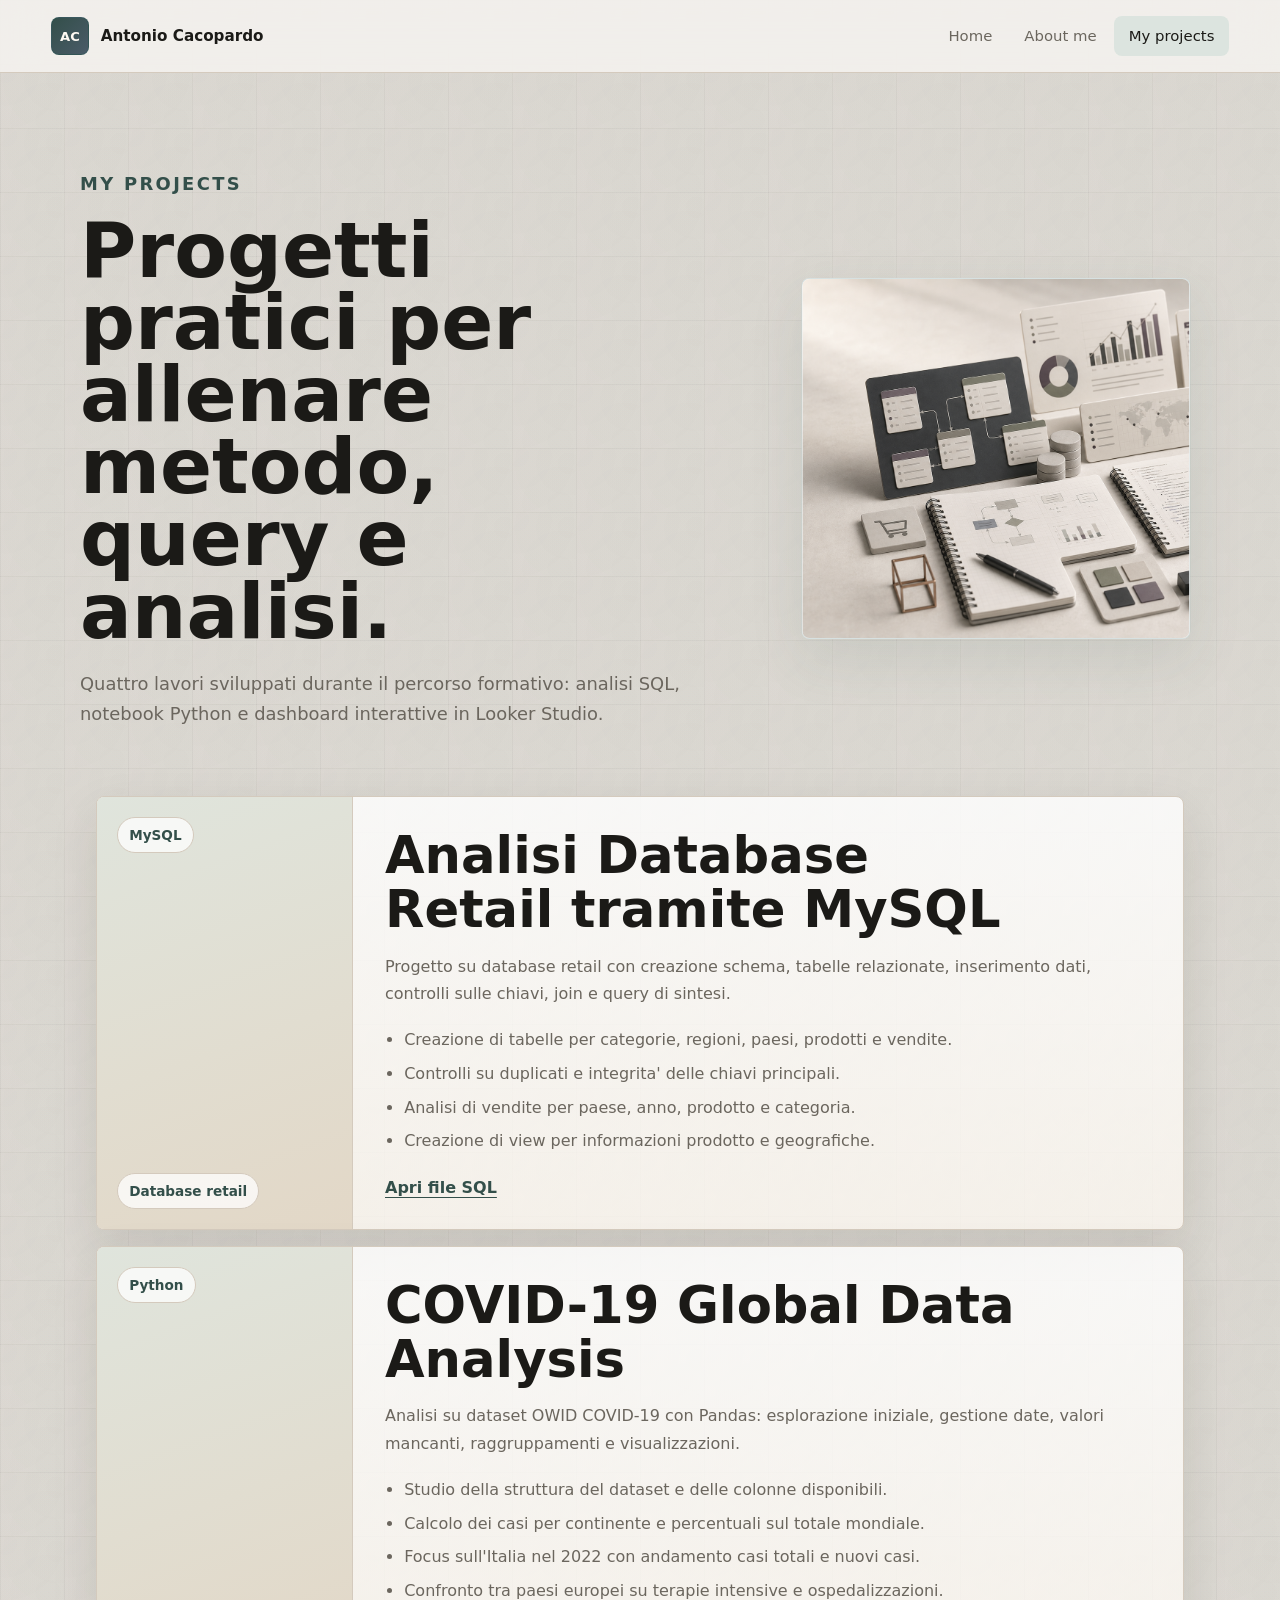
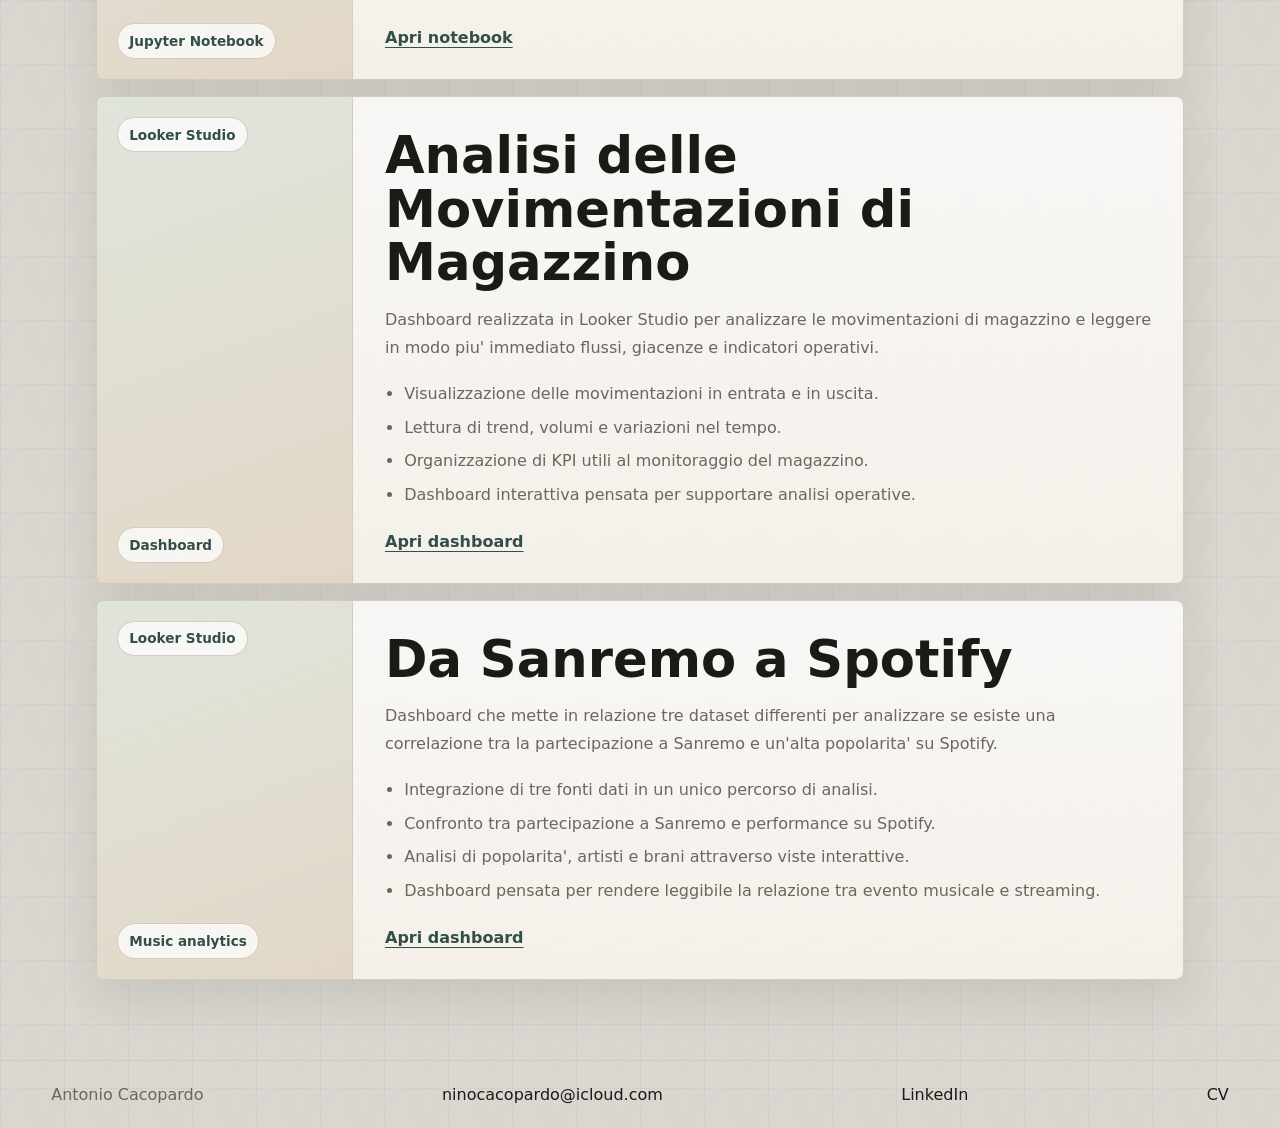
==== projects.html @ fa489b28 "Add files via upload" ====
﻿<!doctype html>
<html lang="it">
  <head>
    <meta charset="utf-8" />
    <meta name="viewport" content="width=device-width, initial-scale=1" />
    <title>My projects | Antonio Cacopardo</title>
    <meta name="description" content="Progetti di Antonio Cacopardo su MySQL e analisi dati con Python." />
    <link rel="stylesheet" href="styles.css?v=21" />
  </head>
  <body data-page="projects">
    <header class="site-header">
      <a class="brand" href="index.html" aria-label="Antonio Cacopardo homepage">
        <span>AC</span>
        <strong>Antonio Cacopardo</strong>
      </a>
      <button class="nav-toggle" type="button" aria-label="Apri menu" aria-expanded="false">
        <span></span>
        <span></span>
      </button>
      <nav class="site-nav" aria-label="Navigazione principale">
        <a href="index.html" data-route="home">Home</a>
        <a href="about.html" data-route="about">About me</a>
        <a href="projects.html" data-route="projects">My projects</a>
      </nav>
    </header>

    <main class="page-main">
      <section class="page-hero project-intro intro-with-visual reveal">
        <div class="intro-copy">
          <p class="eyebrow">My projects</p>
          <h1>Progetti pratici per allenare metodo, query e analisi.</h1>
          <p>
            Quattro lavori sviluppati durante il percorso formativo: analisi SQL, notebook Python e dashboard
            interattive in Looker Studio.
          </p>
        </div>
        <figure class="section-visual">
          <img src="assets/projects-section-visual.png" alt="Composizione astratta con dashboard, codice e analisi dati" />
        </figure>
      </section>

      <section class="project-list">
        <article class="project-card reveal">
          <div class="project-meta">
            <span>MySQL</span>
            <span>Database retail</span>
          </div>
          <div class="project-content">
            <h2>Analisi Database Retail tramite MySQL</h2>
            <p>
              Progetto su database retail con creazione schema, tabelle relazionate, inserimento dati,
              controlli sulle chiavi, join e query di sintesi.
            </p>
            <ul>
              <li>Creazione di tabelle per categorie, regioni, paesi, prodotti e vendite.</li>
              <li>Controlli su duplicati e integrita' delle chiavi principali.</li>
              <li>Analisi di vendite per paese, anno, prodotto e categoria.</li>
              <li>Creazione di view per informazioni prodotto e geografiche.</li>
            </ul>
            <a class="text-link" href="files/analisi-database-retail-mysql.sql">Apri file SQL</a>
          </div>
        </article>

        <article class="project-card reveal">
          <div class="project-meta">
            <span>Python</span>
            <span>Jupyter Notebook</span>
          </div>
          <div class="project-content">
            <h2>COVID-19 Global Data Analysis</h2>
            <p>
              Analisi su dataset OWID COVID-19 con Pandas: esplorazione iniziale, gestione date, valori
              mancanti, raggruppamenti e visualizzazioni.
            </p>
            <ul>
              <li>Studio della struttura del dataset e delle colonne disponibili.</li>
              <li>Calcolo dei casi per continente e percentuali sul totale mondiale.</li>
              <li>Focus sull'Italia nel 2022 con andamento casi totali e nuovi casi.</li>
              <li>Confronto tra paesi europei su terapie intensive e ospedalizzazioni.</li>
            </ul>
            <a class="text-link" href="files/covid-19-global-data-analysis.ipynb">Apri notebook</a>
          </div>
        </article>

        <article class="project-card reveal">
          <div class="project-meta">
            <span>Looker Studio</span>
            <span>Dashboard</span>
          </div>
          <div class="project-content">
            <h2>Analisi delle Movimentazioni di Magazzino</h2>
            <p>
              Dashboard realizzata in Looker Studio per analizzare le movimentazioni di magazzino e
              leggere in modo piu' immediato flussi, giacenze e indicatori operativi.
            </p>
            <ul>
              <li>Visualizzazione delle movimentazioni in entrata e in uscita.</li>
              <li>Lettura di trend, volumi e variazioni nel tempo.</li>
              <li>Organizzazione di KPI utili al monitoraggio del magazzino.</li>
              <li>Dashboard interattiva pensata per supportare analisi operative.</li>
            </ul>
            <a
              class="text-link"
              href="https://datastudio.google.com/s/lHZBVFO4xbE"
              target="_blank"
              rel="noopener noreferrer"
            >Apri dashboard</a>
          </div>
        </article>

        <article class="project-card reveal">
          <div class="project-meta">
            <span>Looker Studio</span>
            <span>Music analytics</span>
          </div>
          <div class="project-content">
            <h2>Da Sanremo a Spotify</h2>
            <p>
              Dashboard che mette in relazione tre dataset differenti per analizzare se esiste una
              correlazione tra la partecipazione a Sanremo e un'alta popolarita' su Spotify.
            </p>
            <ul>
              <li>Integrazione di tre fonti dati in un unico percorso di analisi.</li>
              <li>Confronto tra partecipazione a Sanremo e performance su Spotify.</li>
              <li>Analisi di popolarita', artisti e brani attraverso viste interattive.</li>
              <li>Dashboard pensata per rendere leggibile la relazione tra evento musicale e streaming.</li>
            </ul>
            <a
              class="text-link"
              href="https://datastudio.google.com/s/rOGKgJXG3GQ"
              target="_blank"
              rel="noopener noreferrer"
            >Apri dashboard</a>
          </div>
        </article>
      </section>
    </main>

    <footer class="site-footer">
      <span>Antonio Cacopardo</span>
      <a href="mailto:ninocacopardo@icloud.com">ninocacopardo@icloud.com</a>
      <a href="https://www.linkedin.com/in/antonio-cacopardo-572542261" target="_blank" rel="noopener noreferrer">LinkedIn</a>
      <a href="files/CV-Antonio-Cacopardo.pdf">CV</a>
    </footer>

    <script src="script.js"></script>
  </body>
</html>
---- styles.css ----
:root {
  color-scheme: light;
  --bg: #f2eee8;
  --surface: #ffffff;
  --surface-soft: #e7e0d4;
  --ink: #1b1a17;
  --muted: #6b665e;
  --line: #d4cabd;
  --accent: #334f4a;
  --accent-soft: #dce4df;
  --copper: #946b59;
  --olive: #737a68;
  --mauve: #7f747a;
  --slate: #4a5b68;
  --sand: #dccbb5;
  --shadow: 0 18px 48px rgba(35, 29, 22, 0.1);
  font-family:
    Inter, ui-sans-serif, system-ui, -apple-system, BlinkMacSystemFont, "Segoe UI", sans-serif;
}

* {
  box-sizing: border-box;
}

html {
  scroll-behavior: smooth;
}

body {
  min-height: 100vh;
  margin: 0;
  background:
    radial-gradient(circle at 9% 12%, rgba(148, 107, 89, 0.065), transparent 24rem),
    radial-gradient(circle at 88% 24%, rgba(51, 79, 74, 0.07), transparent 24rem),
    radial-gradient(circle at 75% 88%, rgba(74, 91, 104, 0.055), transparent 22rem),
    linear-gradient(90deg, rgba(23, 23, 23, 0.035) 1px, transparent 1px),
    linear-gradient(rgba(23, 23, 23, 0.035) 1px, transparent 1px),
    var(--bg);
  background-size: 64px 64px;
  color: var(--ink);
}

a {
  color: inherit;
  text-decoration: none;
}

img {
  max-width: 100%;
  display: block;
}

.site-header {
  position: sticky;
  top: 0;
  z-index: 20;
  display: flex;
  align-items: center;
  justify-content: space-between;
  gap: 1rem;
  padding: 1rem clamp(1rem, 4vw, 4rem);
  background: rgba(245, 243, 239, 0.86);
  border-bottom: 1px solid var(--line);
  backdrop-filter: blur(18px);
}

.brand {
  display: inline-flex;
  align-items: center;
  gap: 0.75rem;
  min-width: 0;
}

.brand span {
  display: grid;
  width: 2.35rem;
  aspect-ratio: 1;
  place-items: center;
  border: 1px solid rgba(36, 90, 88, 0.34);
  border-radius: 8px;
  background: linear-gradient(135deg, var(--accent), var(--slate));
  color: #fffaf3;
  font-size: 0.82rem;
  font-weight: 800;
}

.brand strong {
  font-size: 0.95rem;
  white-space: nowrap;
}

.site-nav {
  display: flex;
  align-items: center;
  gap: 0.2rem;
}

.site-nav a {
  padding: 0.7rem 0.9rem;
  border-radius: 8px;
  color: var(--muted);
  font-size: 0.93rem;
  transition:
    background 160ms ease,
    color 160ms ease;
}

.site-nav a:hover,
.site-nav a.active {
  background: var(--accent-soft);
  color: var(--ink);
}

.nav-toggle {
  display: none;
  width: 2.65rem;
  aspect-ratio: 1;
  border: 1px solid var(--line);
  border-radius: 8px;
  background: var(--surface);
}

.nav-toggle span {
  display: block;
  width: 1.1rem;
  height: 2px;
  margin: 0.28rem auto;
  background: var(--ink);
}

.hero,
.section,
.page-main,
.project-list {
  width: min(1120px, calc(100% - 2rem));
  margin: 0 auto;
}

.hero {
  min-height: calc(100vh - 4.5rem);
  display: grid;
  grid-template-columns: minmax(0, 1.08fr) minmax(19rem, 0.72fr);
  gap: clamp(2rem, 7vw, 5.5rem);
  align-items: center;
  padding: clamp(3rem, 8vw, 6rem) 0;
}

.hero-copy {
  max-width: 48rem;
}

.eyebrow {
  margin: 0 0 0.9rem;
  color: var(--accent);
  font-size: 0.78rem;
  font-weight: 800;
  letter-spacing: 0.13em;
  text-transform: uppercase;
}

h1,
h2,
h3,
p {
  margin-top: 0;
}

h1 {
  max-width: 11ch;
  margin-bottom: 1.3rem;
  font-size: clamp(3.6rem, 8vw, 7rem);
  line-height: 0.94;
  letter-spacing: 0;
}

h2 {
  margin-bottom: 1rem;
  font-size: clamp(2rem, 4vw, 3.8rem);
  line-height: 1.05;
  letter-spacing: 0;
}

h3 {
  margin-bottom: 0.55rem;
  font-size: 1.08rem;
}

p {
  color: var(--muted);
  line-height: 1.72;
}

.hero-copy p:not(.eyebrow),
.page-hero p {
  max-width: 46rem;
  font-size: 1.12rem;
}

.hero-actions {
  display: flex;
  flex-wrap: wrap;
  gap: 0.75rem;
  margin-top: 2rem;
}

.button {
  display: inline-flex;
  min-height: 3rem;
  align-items: center;
  justify-content: center;
  padding: 0.82rem 1rem;
  border: 1px solid var(--ink);
  border-radius: 8px;
  font-weight: 760;
}

.button.primary {
  border-color: transparent;
  background: linear-gradient(135deg, var(--accent), var(--slate));
  color: #fffaf3;
}

.button.secondary {
  border-color: rgba(159, 114, 95, 0.32);
  background: rgba(255, 255, 255, 0.38);
  color: var(--copper);
}

.portrait-card {
  margin: 0;
  border: 1px solid var(--line);
  border-radius: 8px;
  background: linear-gradient(180deg, var(--surface), #efe8dc 58%, rgba(120, 128, 106, 0.1));
  box-shadow: var(--shadow);
  overflow: hidden;
}

.portrait-card img {
  width: 100%;
  aspect-ratio: 0.82;
  object-fit: contain;
  object-position: center bottom;
  padding: 1.2rem 1rem 0;
}

.portrait-card figcaption {
  display: grid;
  gap: 0.25rem;
  padding: 1rem;
  border-top: 1px solid var(--line);
  background: var(--surface);
}

.portrait-card figcaption span {
  color: var(--muted);
  font-size: 0.9rem;
}

.section {
  padding: 5rem 0;
}

.compact-grid,
.two-columns {
  display: grid;
  grid-template-columns: 0.82fr 1.18fr;
  gap: clamp(2rem, 6vw, 4.5rem);
  align-items: start;
}

.summary h2 {
  position: sticky;
  top: 6rem;
}

.focus-list {
  display: grid;
  gap: 0.8rem;
}

.focus-item,
.info-panel,
.project-card {
  border: 1px solid var(--line);
  border-radius: 8px;
  background: linear-gradient(180deg, rgba(255, 255, 255, 0.82), rgba(255, 250, 243, 0.72));
  box-shadow: var(--shadow);
}

.focus-item {
  padding: 1.1rem;
}

.focus-item span {
  display: inline-block;
  margin-bottom: 0.65rem;
  color: var(--copper);
  font-weight: 800;
}

.highlight-band {
  display: flex;
  align-items: end;
  justify-content: space-between;
  gap: 2rem;
  margin-bottom: 3rem;
  padding: clamp(1.3rem, 4vw, 2rem);
  border: 1px solid var(--line);
  border-radius: 8px;
  background:
    linear-gradient(135deg, rgba(140, 120, 129, 0.28), transparent 54%),
    linear-gradient(135deg, var(--accent), var(--slate));
  color: #fffaf3;
}

.highlight-band p,
.highlight-band .eyebrow {
  color: rgba(245, 243, 239, 0.72);
}

.highlight-band h2 {
  max-width: 14ch;
  margin-bottom: 0;
  font-size: clamp(1.8rem, 4vw, 3.3rem);
}

.text-link {
  display: inline-flex;
  width: fit-content;
  align-items: center;
  gap: 0.5rem;
  color: var(--accent);
  font-weight: 800;
  text-decoration: underline;
  text-underline-offset: 0.28rem;
}

.highlight-band .text-link {
  color: var(--bg);
}

.page-main {
  padding-top: 3rem;
}

.page-hero {
  padding: 3rem 0 2rem;
}

.page-hero h1 {
  max-width: 13ch;
  font-size: clamp(3rem, 6.5vw, 5.8rem);
}

.about-intro {
  width: 100%;
  margin: 0 auto 0 0;
  padding: 3rem 0 2rem;
  text-align: left;
}

.intro-with-visual {
  display: grid;
  grid-template-columns: minmax(0, 1fr) minmax(17rem, 0.48fr);
  gap: clamp(1.5rem, 5vw, 4rem);
  align-items: center;
}

.project-intro {
  grid-template-columns: minmax(0, 1fr) minmax(21rem, 0.56fr);
  gap: clamp(1.1rem, 3vw, 2.2rem);
}

.intro-copy {
  min-width: 0;
}

.about-intro h1,
.project-intro h1 {
  max-width: 11ch;
  margin-right: auto;
  margin-left: 0;
  text-align: left;
  font-size: clamp(3rem, 6vw, 5.4rem);
}

.about-intro p,
.project-intro p {
  max-width: 42rem;
  margin-right: auto;
  margin-left: 0;
  text-align: left;
  font-size: 1.12rem;
}

.section-visual {
  margin: 0;
  overflow: hidden;
  border: 1px solid rgba(36, 90, 88, 0.18);
  border-radius: 8px;
  background: var(--surface);
  box-shadow: 0 20px 55px rgba(63, 89, 82, 0.11);
}

.section-visual img {
  width: 100%;
  aspect-ratio: 1.08;
  object-fit: cover;
  filter: saturate(0.82) contrast(0.98);
}

.project-intro .section-visual {
  transform: translateX(-0.6rem);
}

.text-block p {
  max-width: 44rem;
}

.info-panel {
  padding: 1.25rem;
}

dl {
  margin: 0;
}

dt {
  color: var(--muted);
  font-size: 0.78rem;
  font-weight: 800;
  letter-spacing: 0.08em;
  text-transform: uppercase;
}

dd {
  margin: 0.25rem 0 1.2rem;
  font-weight: 720;
}

.section-heading {
  max-width: 48rem;
  margin-bottom: 1.5rem;
}

.competencies {
  margin-bottom: 1rem;
  padding: 1.15rem;
  border: 1px solid rgba(51, 79, 74, 0.1);
  border-radius: 8px;
  background: linear-gradient(180deg, rgba(255, 255, 255, 0.62), rgba(255, 250, 243, 0.44));
  box-shadow: 0 14px 36px rgba(35, 29, 22, 0.065);
}

.competencies h3 {
  margin-bottom: 0.8rem;
  color: var(--ink);
  font-size: 1rem;
}

.competency-tags {
  display: flex;
  flex-wrap: wrap;
  gap: 0.58rem;
}

.competency-tags span {
  display: inline-flex;
  align-items: center;
  min-height: 2.35rem;
  padding: 0.58rem 0.78rem;
  border: 1px solid rgba(51, 79, 74, 0.095);
  border-radius: 999px;
  background: rgba(255, 255, 255, 0.54);
  color: #465c57;
  font-size: 0.92rem;
  font-weight: 720;
}

.tools-heading {
  margin: 1.35rem 0 0.75rem;
}

.tools-heading h3 {
  margin-bottom: 0;
  font-size: 1rem;
  color: var(--ink);
}

.timeline {
  position: relative;
  display: grid;
  gap: 1rem;
  padding-left: 1.7rem;
}

.timeline::before {
  position: absolute;
  top: 0.9rem;
  bottom: 0.9rem;
  left: 0.46rem;
  width: 1px;
  content: "";
  background: linear-gradient(to bottom, transparent, var(--line) 8%, var(--line) 92%, transparent);
}

.timeline-item {
  position: relative;
  display: grid;
  grid-template-columns: 11rem minmax(0, 1fr);
  gap: 1.1rem;
  align-items: stretch;
}

.timeline-item::before {
  position: absolute;
  top: 1.45rem;
  left: -1.7rem;
  width: 0.95rem;
  aspect-ratio: 1;
  border: 3px solid var(--bg);
  border-radius: 50%;
  background: linear-gradient(135deg, var(--accent), var(--olive));
  box-shadow: 0 0 0 1px var(--line);
  content: "";
}

.timeline-date {
  display: flex;
  min-height: 5.5rem;
  align-items: center;
  justify-content: center;
  padding: 0.9rem;
  border: 1px solid var(--line);
  border-radius: 8px;
  background: linear-gradient(135deg, rgba(221, 230, 223, 0.84), rgba(223, 209, 189, 0.64));
  color: var(--accent);
  font-weight: 850;
}

.timeline-content {
  padding: 1.15rem 1.25rem;
  border: 1px solid var(--line);
  border-radius: 8px;
  background: linear-gradient(180deg, rgba(255, 255, 255, 0.86), rgba(255, 250, 243, 0.78));
  box-shadow: var(--shadow);
}

.timeline-content span {
  display: inline-flex;
  margin-bottom: 0.55rem;
  padding: 0.28rem 0.48rem;
  border: 1px solid var(--line);
  border-radius: 999px;
  background: rgba(159, 114, 95, 0.08);
  color: var(--copper);
  font-size: 0.72rem;
  font-weight: 850;
  text-transform: uppercase;
}

.timeline-content h3 {
  margin-bottom: 0.35rem;
}

.timeline-content p {
  margin-bottom: 0;
}

.skills-marquee {
  position: relative;
  overflow: hidden;
  border: 1px solid var(--line);
  border-radius: 8px;
  background:
    linear-gradient(90deg, rgba(221, 230, 223, 0.4), rgba(255, 255, 255, 0.78), rgba(223, 209, 189, 0.34));
  box-shadow: var(--shadow);
}

.skills-marquee::before,
.skills-marquee::after {
  position: absolute;
  top: 0;
  bottom: 0;
  z-index: 2;
  width: 5rem;
  pointer-events: none;
  content: "";
}

.skills-marquee::before {
  left: 0;
  background: linear-gradient(90deg, var(--bg), transparent);
}

.skills-marquee::after {
  right: 0;
  background: linear-gradient(270deg, var(--bg), transparent);
}

.skills-track {
  display: flex;
  flex-flow: row nowrap;
  align-items: center;
  min-width: max-content;
  width: max-content;
  gap: 0.85rem;
  padding: 1rem;
  white-space: nowrap;
  animation: skills-scroll 46s linear infinite;
}

.skills-marquee:hover .skills-track {
  animation-play-state: paused;
}

.skills-group {
  display: flex;
  flex: 0 0 auto;
  gap: 0.85rem;
}

.skill-card {
  display: flex;
  width: 12.5rem;
  min-height: 4.6rem;
  flex: 0 0 auto;
  align-items: center;
  justify-content: flex-start;
  flex-direction: row;
  gap: 0.8rem;
  padding: 0.95rem 1rem;
  border: 1px solid rgba(36, 90, 88, 0.16);
  border-radius: 999px;
  background: rgba(255, 255, 255, 0.88);
  box-shadow: var(--shadow);
  color: var(--ink);
  font-weight: 700;
}

.skill-card img {
  width: 2.35rem;
  height: 2.35rem;
  flex: 0 0 auto;
  object-fit: contain;
}

.skill-card span {
  display: block;
  line-height: 1;
}

@keyframes skills-scroll {
  from {
    transform: translateX(0);
  }

  to {
    transform: translateX(calc(-50% - 0.425rem));
  }
}

.project-list {
  display: grid;
  gap: 1rem;
  padding: 1rem 0 5rem;
}

.project-card {
  display: grid;
  grid-template-columns: 16rem 1fr;
  min-height: 23rem;
  overflow: hidden;
}

.project-meta {
  display: flex;
  flex-direction: column;
  justify-content: space-between;
  gap: 1rem;
  padding: 1.25rem;
  background:
    linear-gradient(160deg, rgba(221, 230, 223, 0.76), rgba(223, 209, 189, 0.58)),
    var(--surface-soft);
  border-right: 1px solid var(--line);
}

.project-meta span {
  width: fit-content;
  padding: 0.55rem 0.7rem;
  border: 1px solid var(--line);
  border-radius: 999px;
  background: rgba(255, 255, 255, 0.75);
  color: var(--accent);
  font-size: 0.85rem;
  font-weight: 800;
}

.project-content {
  padding: clamp(1.25rem, 4vw, 2rem);
}

.project-content h2 {
  max-width: 18ch;
  font-size: clamp(1.8rem, 4vw, 3.3rem);
}

.project-content ul {
  display: grid;
  gap: 0.55rem;
  padding-left: 1.2rem;
  margin: 1.3rem 0 1.5rem;
  color: var(--muted);
  line-height: 1.55;
}

.site-footer {
  display: flex;
  flex-wrap: wrap;
  justify-content: space-between;
  gap: 1rem;
  padding: 1.5rem clamp(1rem, 4vw, 4rem);
  border-top: 1px solid var(--line);
  color: var(--muted);
}

.site-footer a {
  color: var(--ink);
}

.reveal {
  opacity: 0;
  transform: translateY(14px);
  transition:
    opacity 520ms ease,
    transform 520ms ease;
}

.reveal.visible {
  opacity: 1;
  transform: translateY(0);
}

@media (max-width: 760px) {
  .site-header {
    padding: 0.8rem 1rem;
  }

  .brand strong {
    display: none;
  }

  .nav-toggle {
    display: block;
  }

  .site-nav {
    position: absolute;
    top: calc(100% + 0.5rem);
    right: 1rem;
    display: none;
    width: min(18rem, calc(100vw - 2rem));
    padding: 0.4rem;
    flex-direction: column;
    align-items: stretch;
    border: 1px solid var(--line);
    border-radius: 8px;
    background: rgba(255, 255, 255, 0.96);
    box-shadow: var(--shadow);
  }

  .site-nav.open {
    display: flex;
  }

  .site-nav a {
    padding: 0.9rem 1rem;
  }

  .hero,
  .intro-with-visual,
  .compact-grid,
  .two-columns,
  .timeline-item,
  .project-card {
    grid-template-columns: 1fr;
  }

  .timeline {
    padding-left: 1.25rem;
  }

  .timeline-item::before {
    left: -1.25rem;
  }

  .timeline-date {
    width: fit-content;
    min-height: auto;
    justify-content: flex-start;
  }

  .hero {
    min-height: auto;
    padding: 2.5rem 0 4rem;
  }

  h1 {
    font-size: clamp(3.1rem, 16vw, 4.4rem);
  }

  .portrait-card {
    max-width: 25rem;
  }

  .section-visual {
    max-width: 30rem;
  }

  .section-visual img {
    aspect-ratio: 1.45;
  }

  .summary h2 {
    position: static;
  }

  .section {
    padding: 3.5rem 0;
  }

  .highlight-band {
    align-items: start;
    flex-direction: column;
  }

  .skills-marquee::before,
  .skills-marquee::after {
    width: 2.3rem;
  }

  .skills-track {
    animation-duration: 32s;
  }

  .skill-card {
    width: 10.5rem;
    min-height: 4.25rem;
  }

  .project-meta {
    flex-direction: row;
    justify-content: flex-start;
    border-right: 0;
    border-bottom: 1px solid var(--line);
  }
}
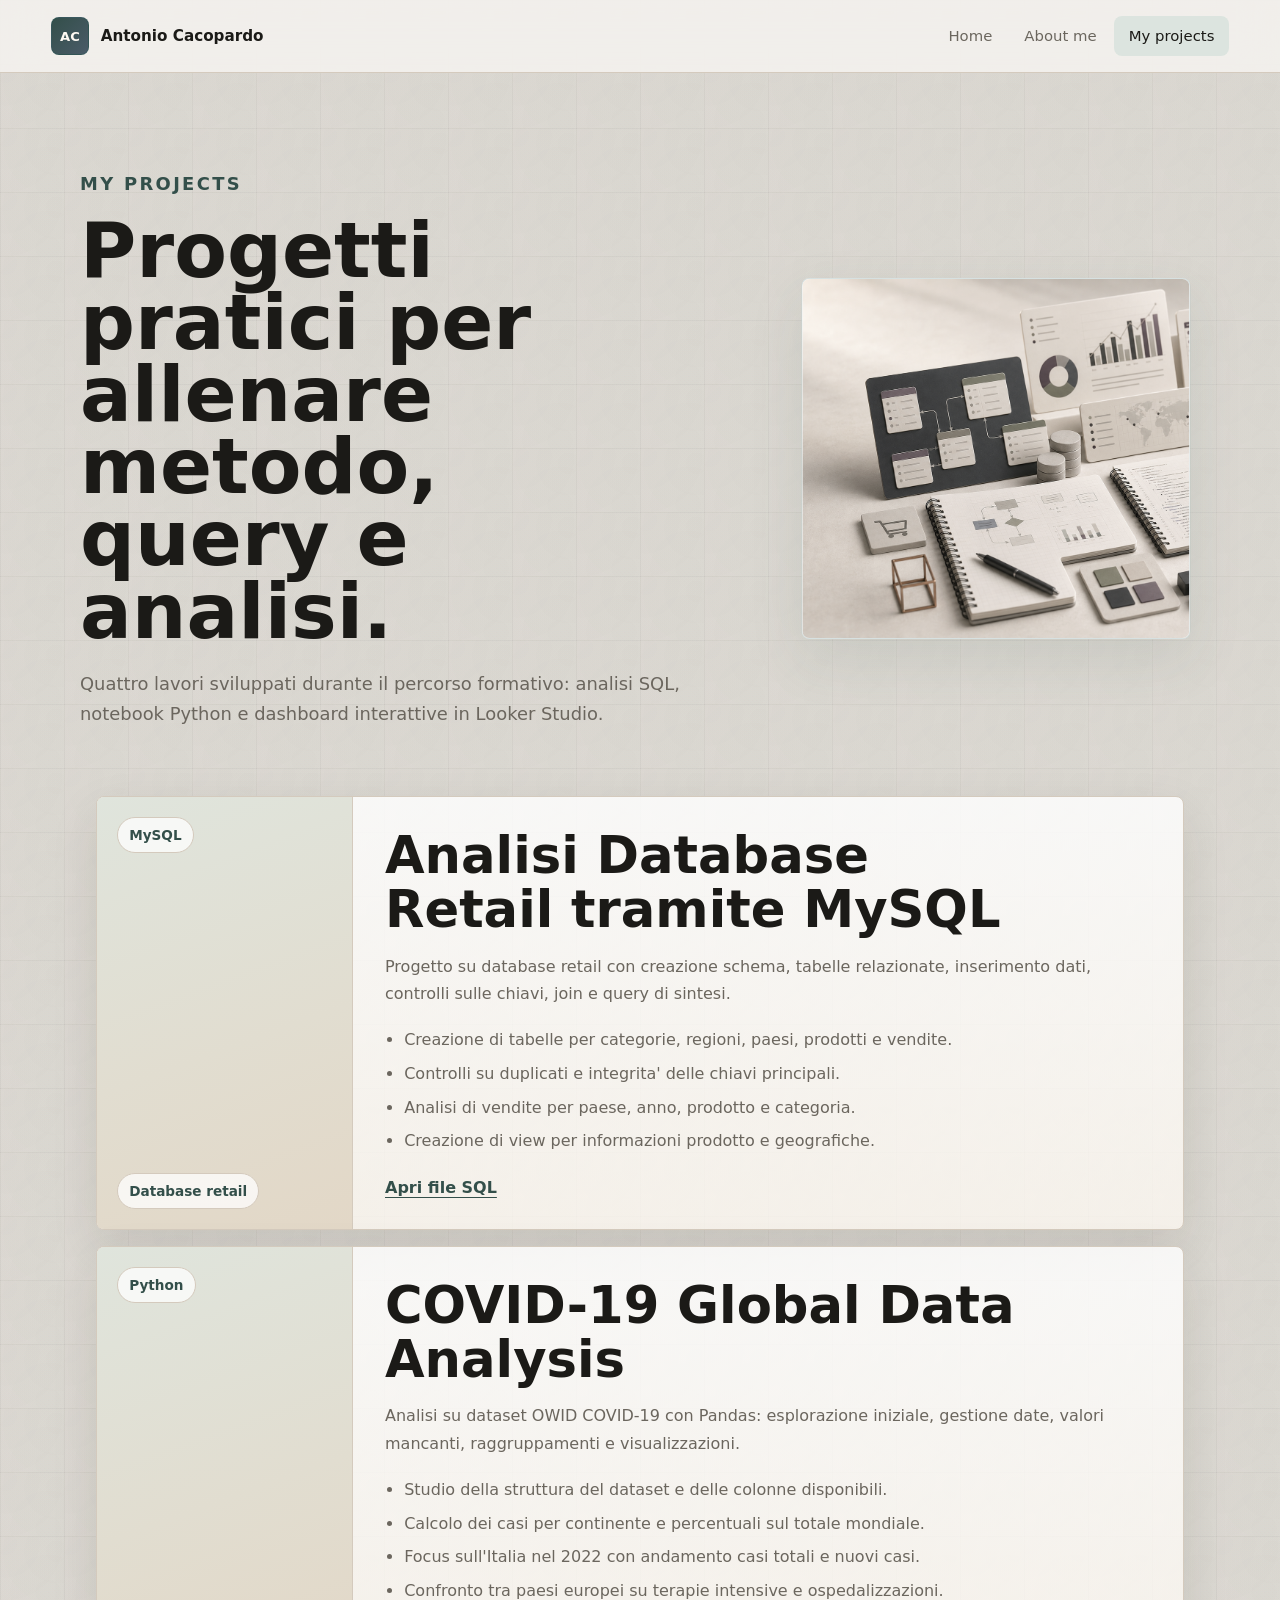
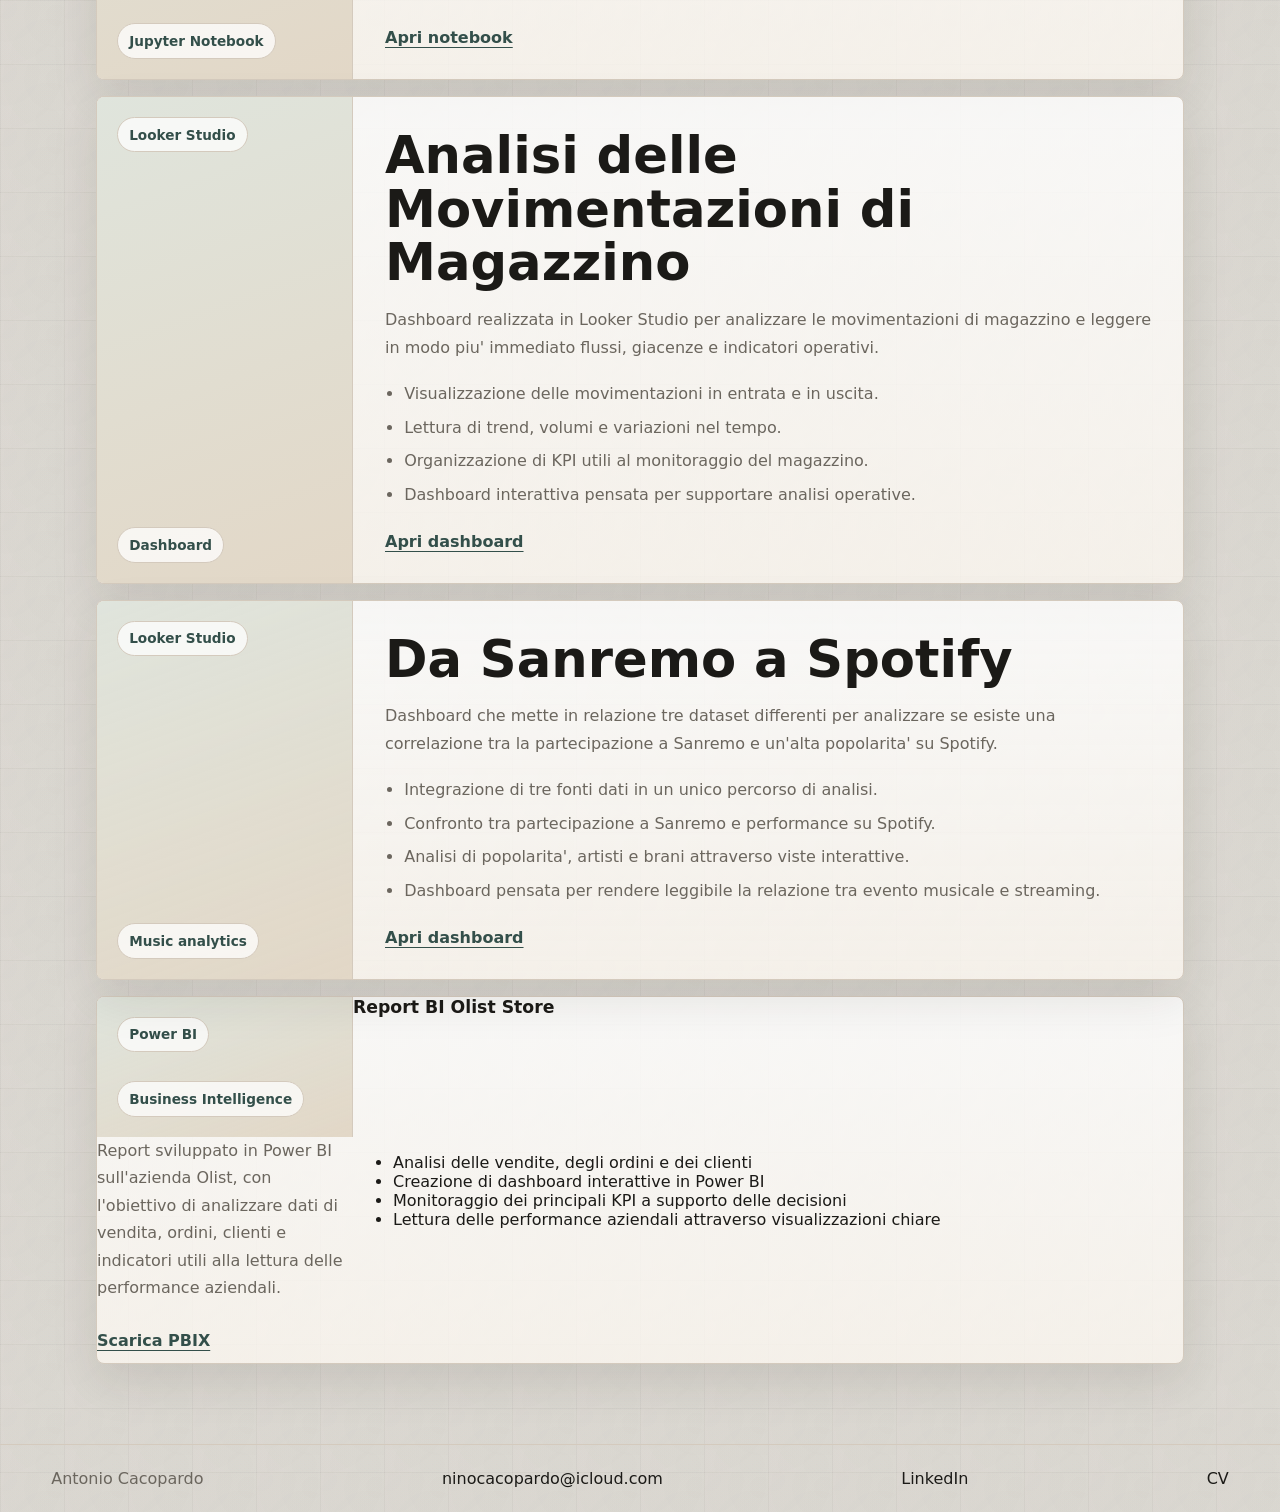
==== commit 545e76e1: "Add Power BI report project card for Olist Store Added a new project card for the Power BI report on" ====
--- a/projects.html
+++ b/projects.html
@@ -1,150 +1,179 @@
-﻿<!doctype html>
-<html lang="it">
-  <head>
-    <meta charset="utf-8" />
-    <meta name="viewport" content="width=device-width, initial-scale=1" />
-    <title>My projects | Antonio Cacopardo</title>
-    <meta name="description" content="Progetti di Antonio Cacopardo su MySQL e analisi dati con Python." />
-    <link rel="stylesheet" href="styles.css?v=21" />
-  </head>
-  <body data-page="projects">
-    <header class="site-header">
-      <a class="brand" href="index.html" aria-label="Antonio Cacopardo homepage">
-        <span>AC</span>
-        <strong>Antonio Cacopardo</strong>
-      </a>
-      <button class="nav-toggle" type="button" aria-label="Apri menu" aria-expanded="false">
-        <span></span>
-        <span></span>
-      </button>
-      <nav class="site-nav" aria-label="Navigazione principale">
-        <a href="index.html" data-route="home">Home</a>
-        <a href="about.html" data-route="about">About me</a>
-        <a href="projects.html" data-route="projects">My projects</a>
-      </nav>
-    </header>
-
-    <main class="page-main">
-      <section class="page-hero project-intro intro-with-visual reveal">
-        <div class="intro-copy">
-          <p class="eyebrow">My projects</p>
-          <h1>Progetti pratici per allenare metodo, query e analisi.</h1>
-          <p>
-            Quattro lavori sviluppati durante il percorso formativo: analisi SQL, notebook Python e dashboard
-            interattive in Looker Studio.
-          </p>
-        </div>
-        <figure class="section-visual">
-          <img src="assets/projects-section-visual.png" alt="Composizione astratta con dashboard, codice e analisi dati" />
-        </figure>
-      </section>
-
-      <section class="project-list">
-        <article class="project-card reveal">
-          <div class="project-meta">
-            <span>MySQL</span>
-            <span>Database retail</span>
-          </div>
-          <div class="project-content">
-            <h2>Analisi Database Retail tramite MySQL</h2>
-            <p>
-              Progetto su database retail con creazione schema, tabelle relazionate, inserimento dati,
-              controlli sulle chiavi, join e query di sintesi.
-            </p>
-            <ul>
-              <li>Creazione di tabelle per categorie, regioni, paesi, prodotti e vendite.</li>
-              <li>Controlli su duplicati e integrita' delle chiavi principali.</li>
-              <li>Analisi di vendite per paese, anno, prodotto e categoria.</li>
-              <li>Creazione di view per informazioni prodotto e geografiche.</li>
-            </ul>
-            <a class="text-link" href="files/analisi-database-retail-mysql.sql">Apri file SQL</a>
-          </div>
-        </article>
-
-        <article class="project-card reveal">
-          <div class="project-meta">
-            <span>Python</span>
-            <span>Jupyter Notebook</span>
-          </div>
-          <div class="project-content">
-            <h2>COVID-19 Global Data Analysis</h2>
-            <p>
-              Analisi su dataset OWID COVID-19 con Pandas: esplorazione iniziale, gestione date, valori
-              mancanti, raggruppamenti e visualizzazioni.
-            </p>
-            <ul>
-              <li>Studio della struttura del dataset e delle colonne disponibili.</li>
-              <li>Calcolo dei casi per continente e percentuali sul totale mondiale.</li>
-              <li>Focus sull'Italia nel 2022 con andamento casi totali e nuovi casi.</li>
-              <li>Confronto tra paesi europei su terapie intensive e ospedalizzazioni.</li>
-            </ul>
-            <a class="text-link" href="files/covid-19-global-data-analysis.ipynb">Apri notebook</a>
-          </div>
-        </article>
-
-        <article class="project-card reveal">
-          <div class="project-meta">
-            <span>Looker Studio</span>
-            <span>Dashboard</span>
-          </div>
-          <div class="project-content">
-            <h2>Analisi delle Movimentazioni di Magazzino</h2>
-            <p>
-              Dashboard realizzata in Looker Studio per analizzare le movimentazioni di magazzino e
-              leggere in modo piu' immediato flussi, giacenze e indicatori operativi.
-            </p>
-            <ul>
-              <li>Visualizzazione delle movimentazioni in entrata e in uscita.</li>
-              <li>Lettura di trend, volumi e variazioni nel tempo.</li>
-              <li>Organizzazione di KPI utili al monitoraggio del magazzino.</li>
-              <li>Dashboard interattiva pensata per supportare analisi operative.</li>
-            </ul>
-            <a
-              class="text-link"
-              href="https://datastudio.google.com/s/lHZBVFO4xbE"
-              target="_blank"
-              rel="noopener noreferrer"
-            >Apri dashboard</a>
-          </div>
-        </article>
-
-        <article class="project-card reveal">
-          <div class="project-meta">
-            <span>Looker Studio</span>
-            <span>Music analytics</span>
-          </div>
-          <div class="project-content">
-            <h2>Da Sanremo a Spotify</h2>
-            <p>
-              Dashboard che mette in relazione tre dataset differenti per analizzare se esiste una
-              correlazione tra la partecipazione a Sanremo e un'alta popolarita' su Spotify.
-            </p>
-            <ul>
-              <li>Integrazione di tre fonti dati in un unico percorso di analisi.</li>
-              <li>Confronto tra partecipazione a Sanremo e performance su Spotify.</li>
-              <li>Analisi di popolarita', artisti e brani attraverso viste interattive.</li>
-              <li>Dashboard pensata per rendere leggibile la relazione tra evento musicale e streaming.</li>
-            </ul>
-            <a
-              class="text-link"
-              href="https://datastudio.google.com/s/rOGKgJXG3GQ"
-              target="_blank"
-              rel="noopener noreferrer"
-            >Apri dashboard</a>
-          </div>
-        </article>
-      </section>
-    </main>
-
-    <footer class="site-footer">
-      <span>Antonio Cacopardo</span>
-      <a href="mailto:ninocacopardo@icloud.com">ninocacopardo@icloud.com</a>
-      <a href="https://www.linkedin.com/in/antonio-cacopardo-572542261" target="_blank" rel="noopener noreferrer">LinkedIn</a>
-      <a href="files/CV-Antonio-Cacopardo.pdf">CV</a>
-    </footer>
-
-    <script src="script.js"></script>
-  </body>
-</html>
+﻿<!doctype html>
+<html lang="it">
+  <head>
+    <meta charset="utf-8" />
+    <meta name="viewport" content="width=device-width, initial-scale=1" />
+    <title>My projects | Antonio Cacopardo</title>
+    <meta name="description" content="Progetti di Antonio Cacopardo su MySQL e analisi dati con Python." />
+    <link rel="stylesheet" href="styles.css?v=21" />
+  </head>
+  <body data-page="projects">
+    <header class="site-header">
+      <a class="brand" href="index.html" aria-label="Antonio Cacopardo homepage">
+        <span>AC</span>
+        <strong>Antonio Cacopardo</strong>
+      </a>
+      <button class="nav-toggle" type="button" aria-label="Apri menu" aria-expanded="false">
+        <span></span>
+        <span></span>
+      </button>
+      <nav class="site-nav" aria-label="Navigazione principale">
+        <a href="index.html" data-route="home">Home</a>
+        <a href="about.html" data-route="about">About me</a>
+        <a href="projects.html" data-route="projects">My projects</a>
+      </nav>
+    </header>
+
+    <main class="page-main">
+      <section class="page-hero project-intro intro-with-visual reveal">
+        <div class="intro-copy">
+          <p class="eyebrow">My projects</p>
+          <h1>Progetti pratici per allenare metodo, query e analisi.</h1>
+          <p>
+            Quattro lavori sviluppati durante il percorso formativo: analisi SQL, notebook Python e dashboard
+            interattive in Looker Studio.
+          </p>
+        </div>
+        <figure class="section-visual">
+          <img src="assets/projects-section-visual.png" alt="Composizione astratta con dashboard, codice e analisi dati" />
+        </figure>
+      </section>
+
+      <section class="project-list">
+        <article class="project-card reveal">
+          <div class="project-meta">
+            <span>MySQL</span>
+            <span>Database retail</span>
+          </div>
+          <div class="project-content">
+            <h2>Analisi Database Retail tramite MySQL</h2>
+            <p>
+              Progetto su database retail con creazione schema, tabelle relazionate, inserimento dati,
+              controlli sulle chiavi, join e query di sintesi.
+            </p>
+            <ul>
+              <li>Creazione di tabelle per categorie, regioni, paesi, prodotti e vendite.</li>
+              <li>Controlli su duplicati e integrita' delle chiavi principali.</li>
+              <li>Analisi di vendite per paese, anno, prodotto e categoria.</li>
+              <li>Creazione di view per informazioni prodotto e geografiche.</li>
+            </ul>
+            <a class="text-link" href="files/analisi-database-retail-mysql.sql">Apri file SQL</a>
+          </div>
+        </article>
+
+        <article class="project-card reveal">
+          <div class="project-meta">
+            <span>Python</span>
+            <span>Jupyter Notebook</span>
+          </div>
+          <div class="project-content">
+            <h2>COVID-19 Global Data Analysis</h2>
+            <p>
+              Analisi su dataset OWID COVID-19 con Pandas: esplorazione iniziale, gestione date, valori
+              mancanti, raggruppamenti e visualizzazioni.
+            </p>
+            <ul>
+              <li>Studio della struttura del dataset e delle colonne disponibili.</li>
+              <li>Calcolo dei casi per continente e percentuali sul totale mondiale.</li>
+              <li>Focus sull'Italia nel 2022 con andamento casi totali e nuovi casi.</li>
+              <li>Confronto tra paesi europei su terapie intensive e ospedalizzazioni.</li>
+            </ul>
+            <a class="text-link" href="files/covid-19-global-data-analysis.ipynb">Apri notebook</a>
+          </div>
+        </article>
+
+        <article class="project-card reveal">
+          <div class="project-meta">
+            <span>Looker Studio</span>
+            <span>Dashboard</span>
+          </div>
+          <div class="project-content">
+            <h2>Analisi delle Movimentazioni di Magazzino</h2>
+            <p>
+              Dashboard realizzata in Looker Studio per analizzare le movimentazioni di magazzino e
+              leggere in modo piu' immediato flussi, giacenze e indicatori operativi.
+            </p>
+            <ul>
+              <li>Visualizzazione delle movimentazioni in entrata e in uscita.</li>
+              <li>Lettura di trend, volumi e variazioni nel tempo.</li>
+              <li>Organizzazione di KPI utili al monitoraggio del magazzino.</li>
+              <li>Dashboard interattiva pensata per supportare analisi operative.</li>
+            </ul>
+            <a
+              class="text-link"
+              href="https://datastudio.google.com/s/lHZBVFO4xbE"
+              target="_blank"
+              rel="noopener noreferrer"
+            >Apri dashboard</a>
+          </div>
+        </article>
+
+        <article class="project-card reveal">
+          <div class="project-meta">
+            <span>Looker Studio</span>
+            <span>Music analytics</span>
+          </div>
+          <div class="project-content">
+            <h2>Da Sanremo a Spotify</h2>
+            <p>
+              Dashboard che mette in relazione tre dataset differenti per analizzare se esiste una
+              correlazione tra la partecipazione a Sanremo e un'alta popolarita' su Spotify.
+            </p>
+            <ul>
+              <li>Integrazione di tre fonti dati in un unico percorso di analisi.</li>
+              <li>Confronto tra partecipazione a Sanremo e performance su Spotify.</li>
+              <li>Analisi di popolarita', artisti e brani attraverso viste interattive.</li>
+              <li>Dashboard pensata per rendere leggibile la relazione tra evento musicale e streaming.</li>
+            </ul>
+            <a
+              class="text-link"
+              href="https://datastudio.google.com/s/rOGKgJXG3GQ"
+              target="_blank"
+              rel="noopener noreferrer"
+            >Apri dashboard</a>
+          </div>
+        </article>
+        <article class="project-card">
+  <div class="project-meta">
+    <span>Power BI</span>
+    <span>Business Intelligence</span>
+  </div>
+
+  <h3>Report BI Olist Store</h3>
+
+  <p>
+    Report sviluppato in Power BI sull'azienda Olist, con l'obiettivo di
+    analizzare dati di vendita, ordini, clienti e indicatori utili alla lettura
+    delle performance aziendali.
+  </p>
+
+  <ul>
+    <li>Analisi delle vendite, degli ordini e dei clienti</li>
+    <li>Creazione di dashboard interattive in Power BI</li>
+    <li>Monitoraggio dei principali KPI a supporto delle decisioni</li>
+    <li>Lettura delle performance aziendali attraverso visualizzazioni chiare</li>
+  </ul>
+
+  <div>
+    <a
+      class="text-link"
+      href="files/report-bi-olist-store.pbix"
+      download
+    >Scarica PBIX</a>
+  </div>
+</article>
+      </section>
+    </main>
+
+    <footer class="site-footer">
+      <span>Antonio Cacopardo</span>
+      <a href="mailto:ninocacopardo@icloud.com">ninocacopardo@icloud.com</a>
+      <a href="https://www.linkedin.com/in/antonio-cacopardo-572542261" target="_blank" rel="noopener noreferrer">LinkedIn</a>
+      <a href="files/CV-Antonio-Cacopardo.pdf">CV</a>
+    </footer>
+
+    <script src="script.js"></script>
+  </body>
+</html>
 
 
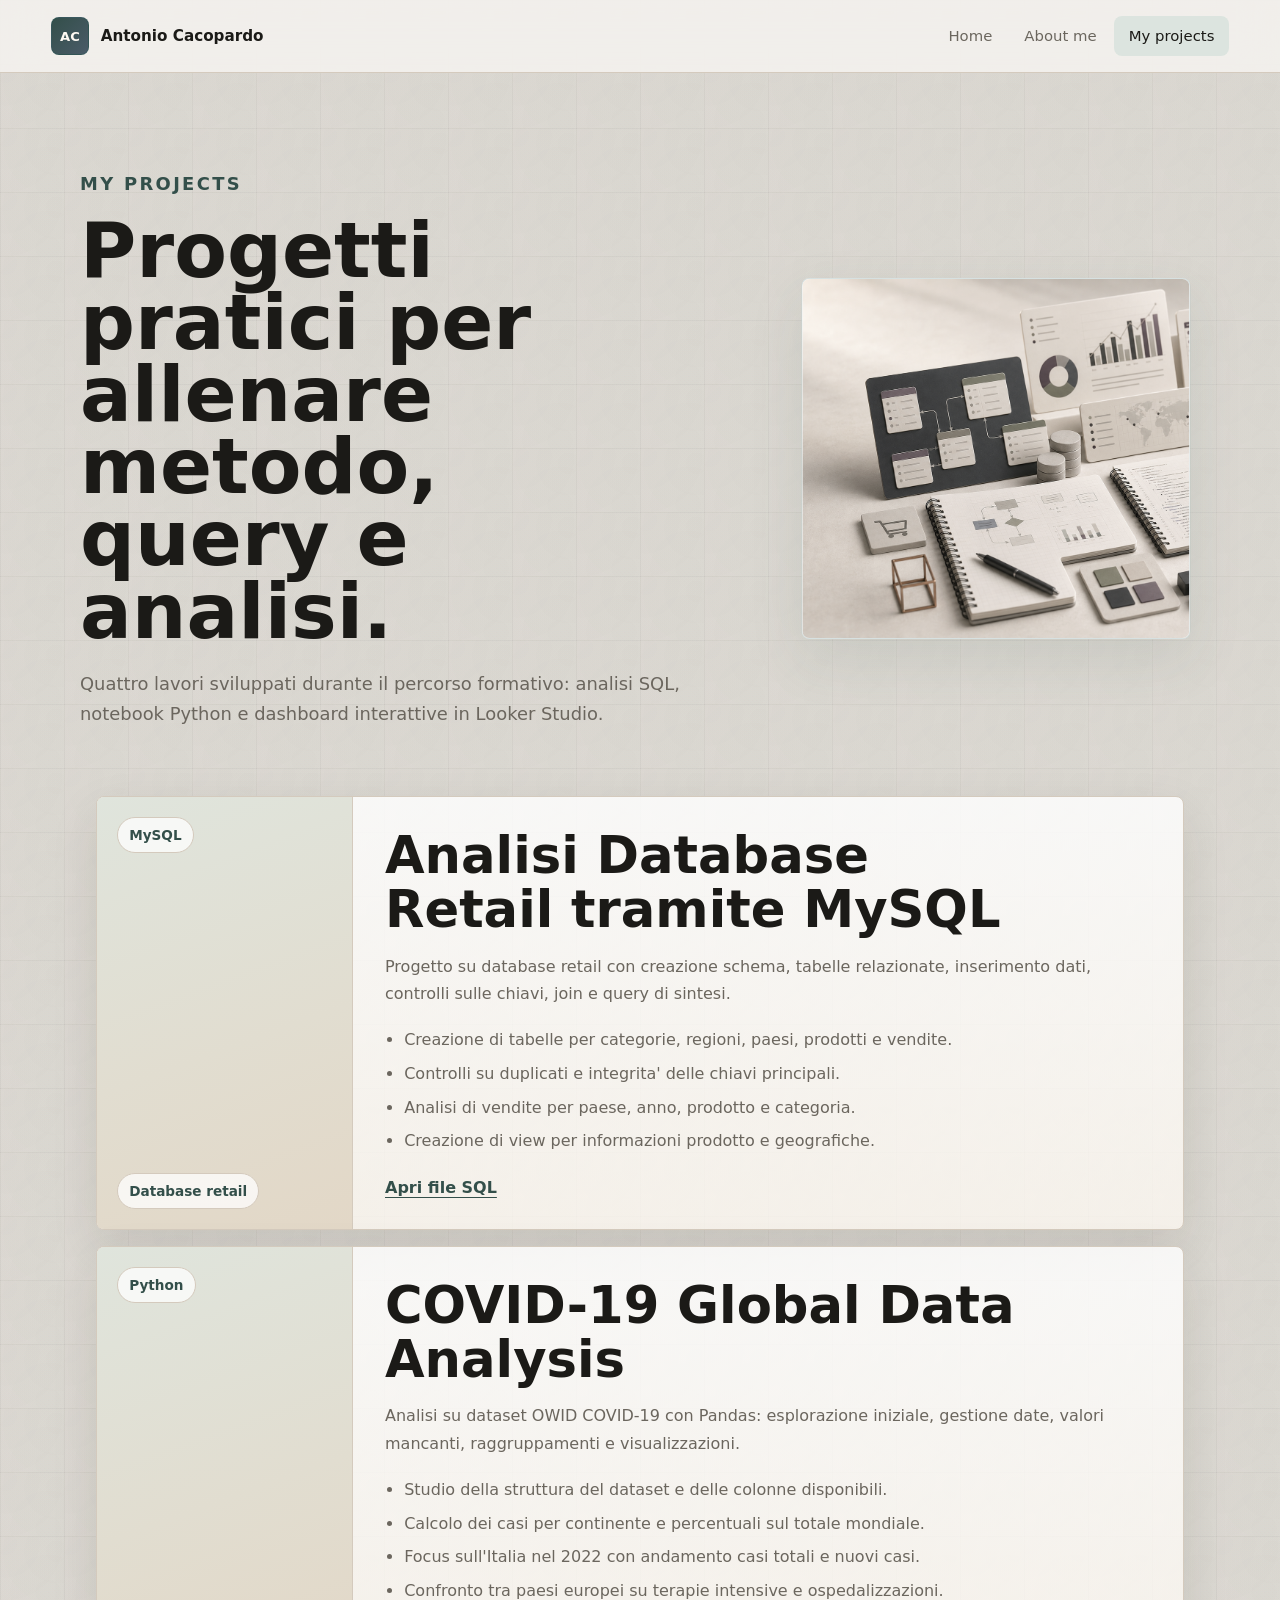
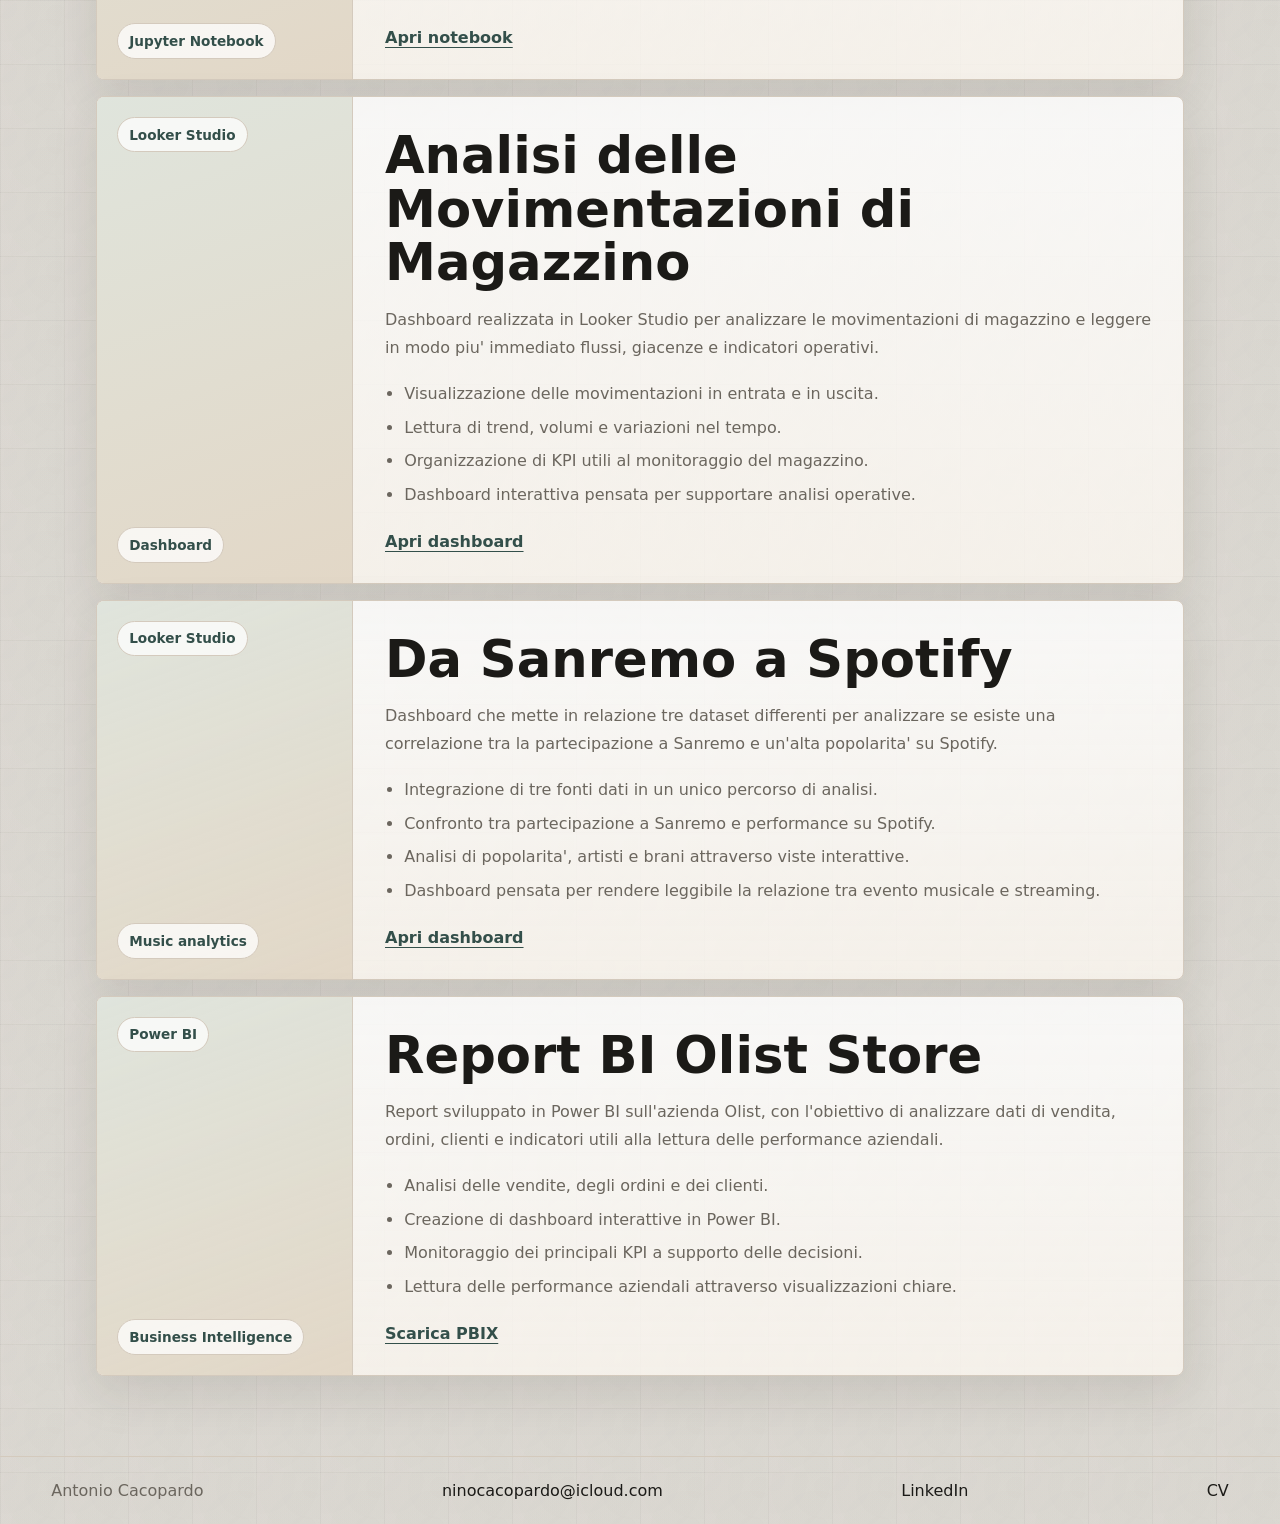
==== commit 30c20bbb: "Update projects.html with new content Replaced the entire content of projects.html with updated HTML" ====
--- a/projects.html
+++ b/projects.html
@@ -133,28 +133,28 @@
             >Apri dashboard</a>
           </div>
         </article>
-        <article class="project-card">
+       <article class="project-card reveal">
   <div class="project-meta">
     <span>Power BI</span>
     <span>Business Intelligence</span>
   </div>
 
-  <h3>Report BI Olist Store</h3>
+  <div class="project-content">
+    <h2>Report BI Olist Store</h2>
 
-  <p>
-    Report sviluppato in Power BI sull'azienda Olist, con l'obiettivo di
-    analizzare dati di vendita, ordini, clienti e indicatori utili alla lettura
-    delle performance aziendali.
-  </p>
+    <p>
+      Report sviluppato in Power BI sull'azienda Olist, con l'obiettivo di
+      analizzare dati di vendita, ordini, clienti e indicatori utili alla lettura
+      delle performance aziendali.
+    </p>
 
-  <ul>
-    <li>Analisi delle vendite, degli ordini e dei clienti</li>
-    <li>Creazione di dashboard interattive in Power BI</li>
-    <li>Monitoraggio dei principali KPI a supporto delle decisioni</li>
-    <li>Lettura delle performance aziendali attraverso visualizzazioni chiare</li>
-  </ul>
+    <ul>
+      <li>Analisi delle vendite, degli ordini e dei clienti.</li>
+      <li>Creazione di dashboard interattive in Power BI.</li>
+      <li>Monitoraggio dei principali KPI a supporto delle decisioni.</li>
+      <li>Lettura delle performance aziendali attraverso visualizzazioni chiare.</li>
+    </ul>
 
-  <div>
     <a
       class="text-link"
       href="files/report-bi-olist-store.pbix"
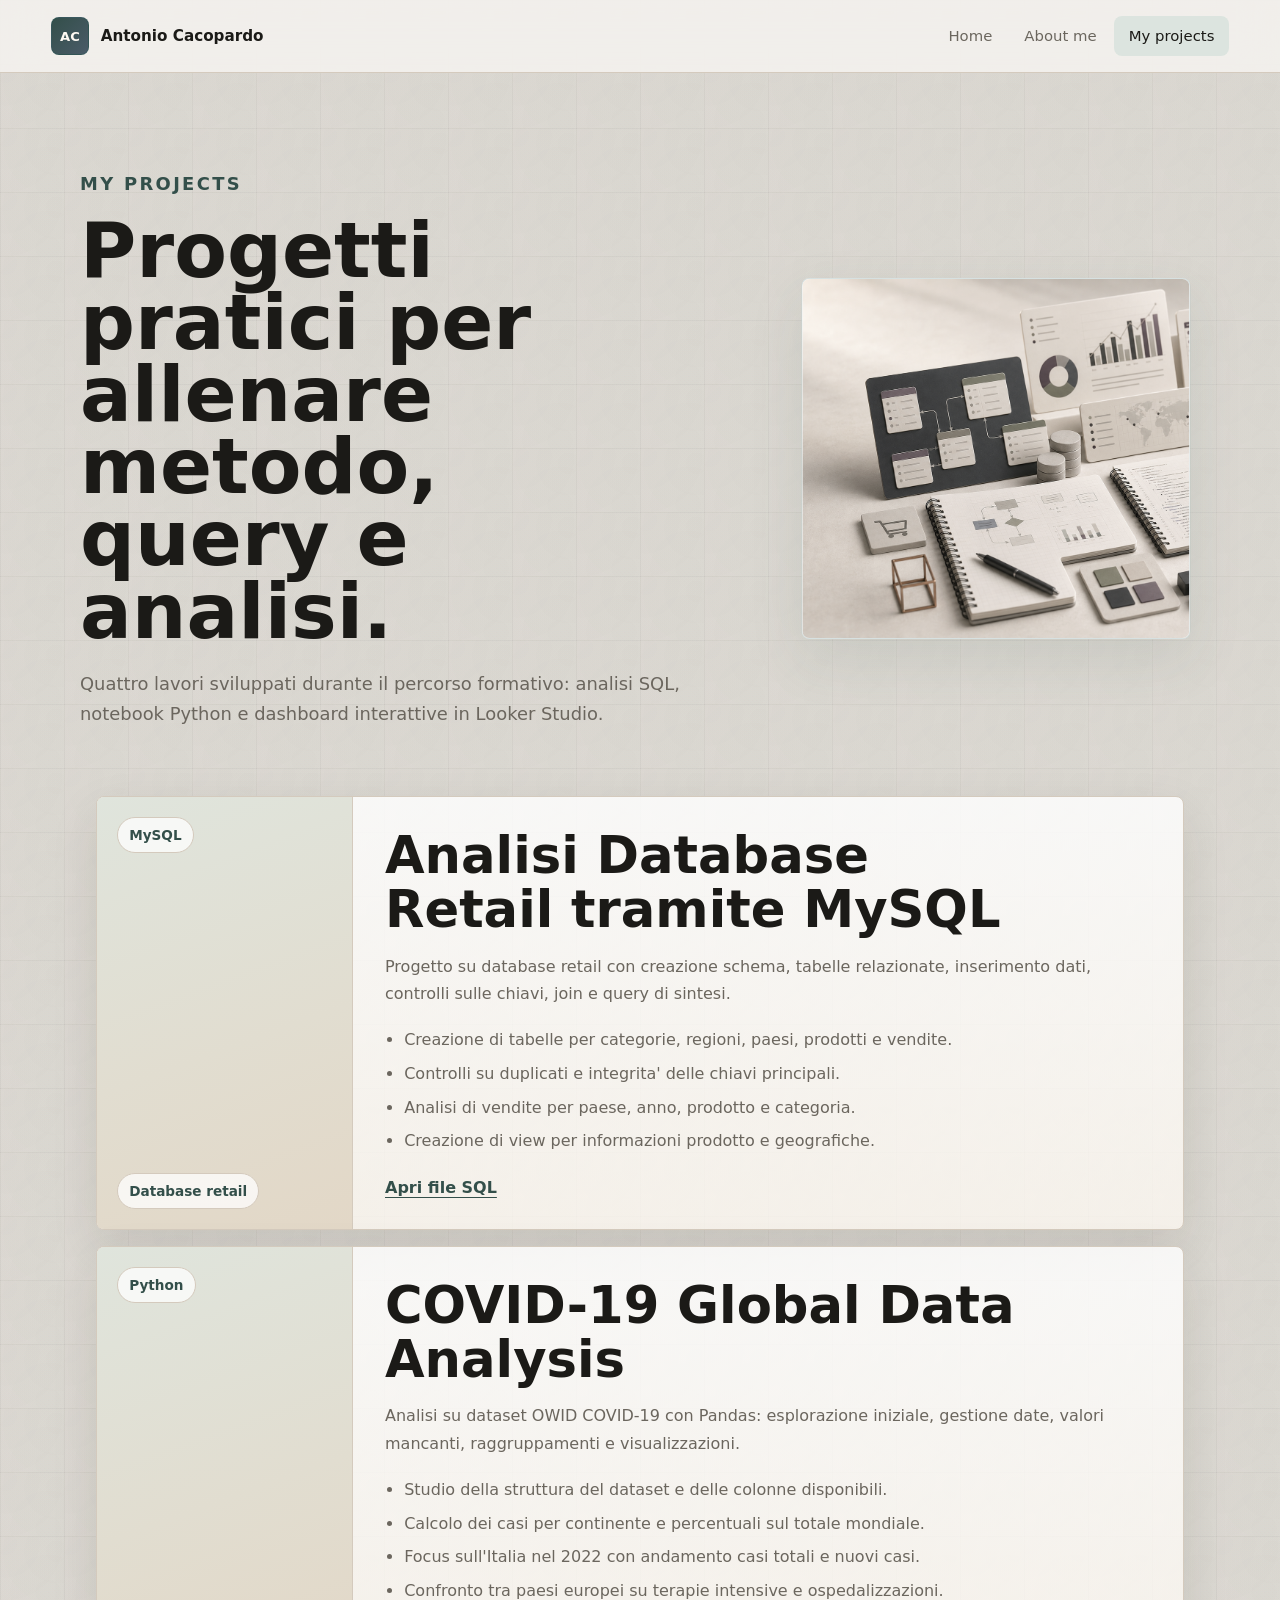
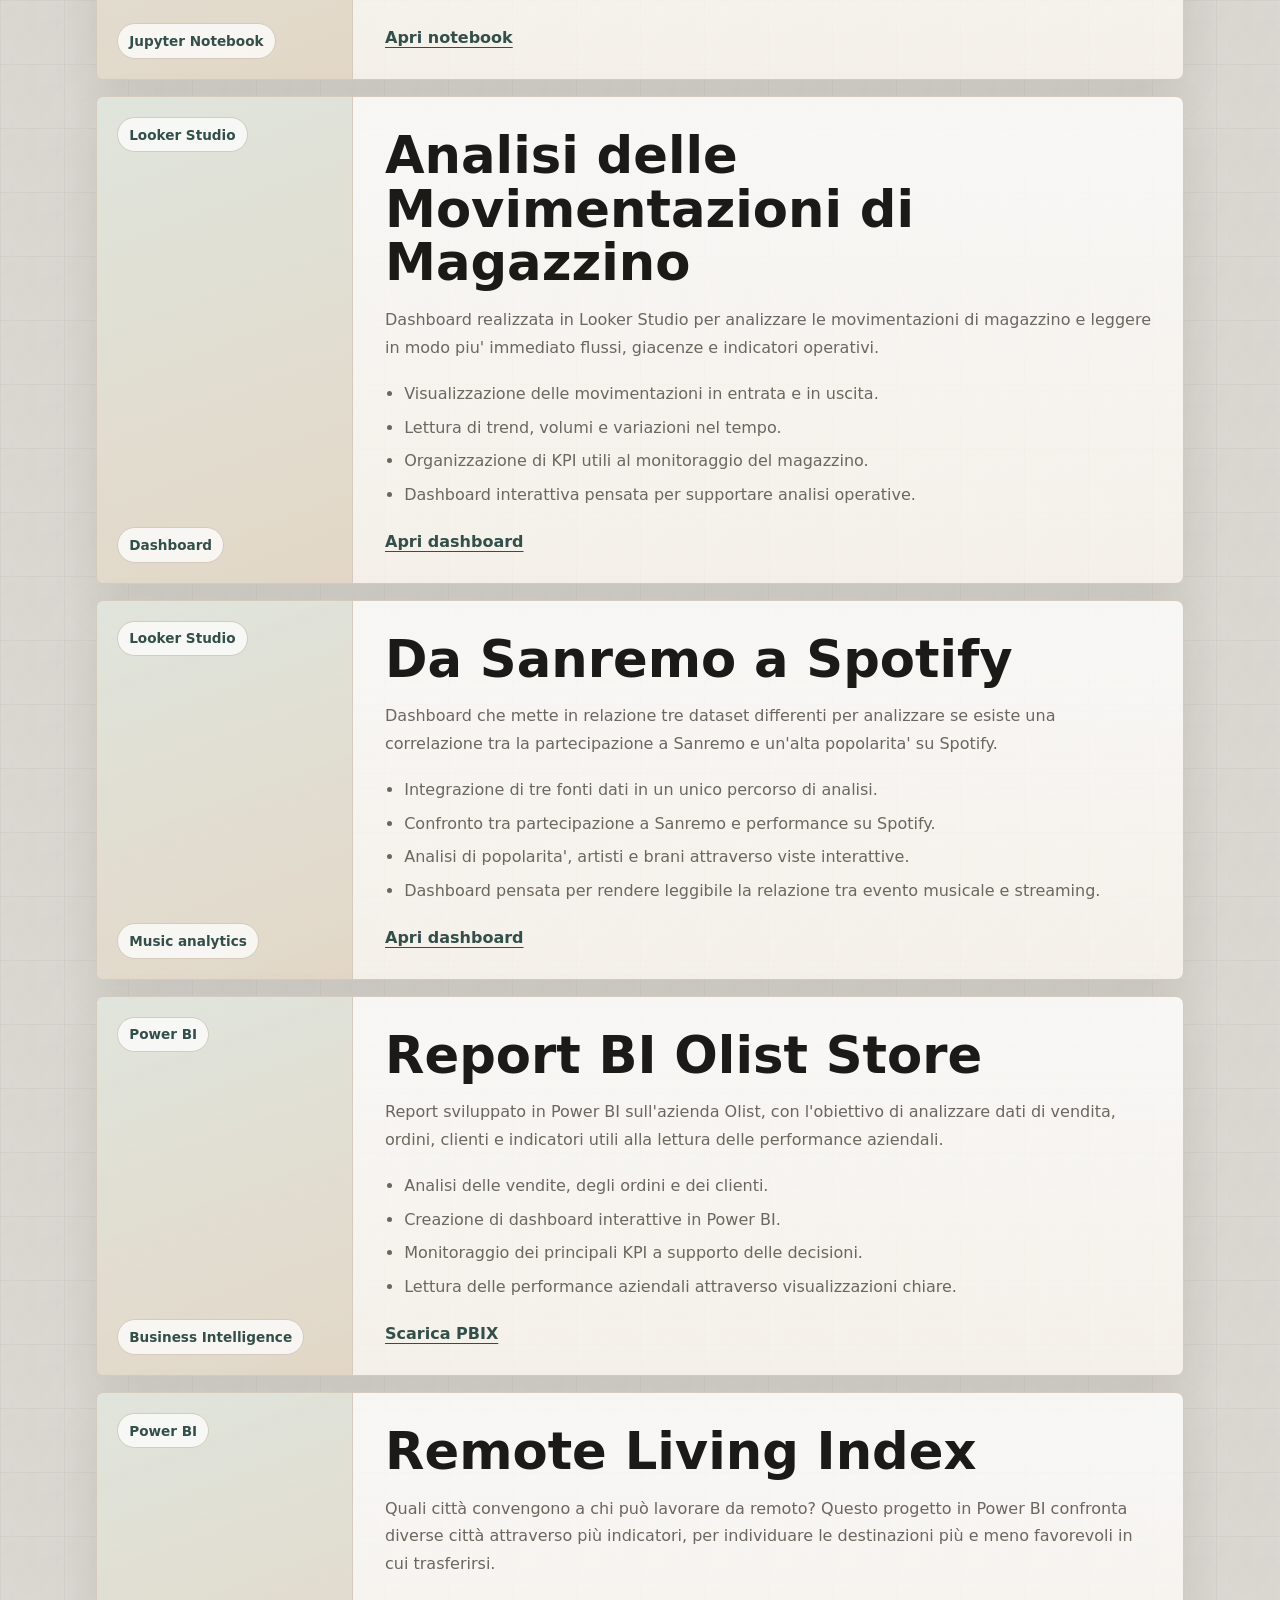
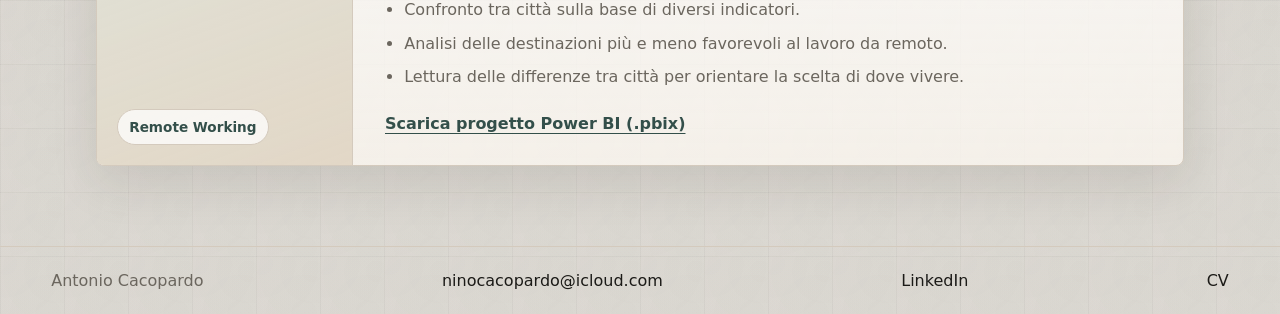
==== commit e047105e: "Revise projects.html with new content and structure. Aggiunto progetto Remote Living Index Updated t" ====
--- a/projects.html
+++ b/projects.html
@@ -157,9 +157,38 @@
 
     <a
       class="text-link"
-      href="files/report-bi-olist-store.pbix"
+      href="files/report-bi-olist-store.pbix.pbix"
       download
     >Scarica PBIX</a>
+  </div>
+</article>
+        <article class="project-card reveal">
+  <div class="project-meta">
+    <span>Power BI</span>
+    <span>Remote Working</span>
+  </div>
+
+  <div class="project-content">
+    <h2>Remote Living Index</h2>
+
+    <p>
+      Quali città convengono a chi può lavorare da remoto?
+      Questo progetto in Power BI confronta diverse città attraverso
+      più indicatori, per individuare le destinazioni più e meno
+      favorevoli in cui trasferirsi.
+    </p>
+
+    <ul>
+      <li>Confronto tra città sulla base di diversi indicatori.</li>
+      <li>Analisi delle destinazioni più e meno favorevoli al lavoro da remoto.</li>
+      <li>Lettura delle differenze tra città per orientare la scelta di dove vivere.</li>
+    </ul>
+
+    <a
+      class="text-link"
+      href="files/Remote_Living_Index.pbix"
+      download
+    >Scarica progetto Power BI (.pbix)</a>
   </div>
 </article>
       </section>
